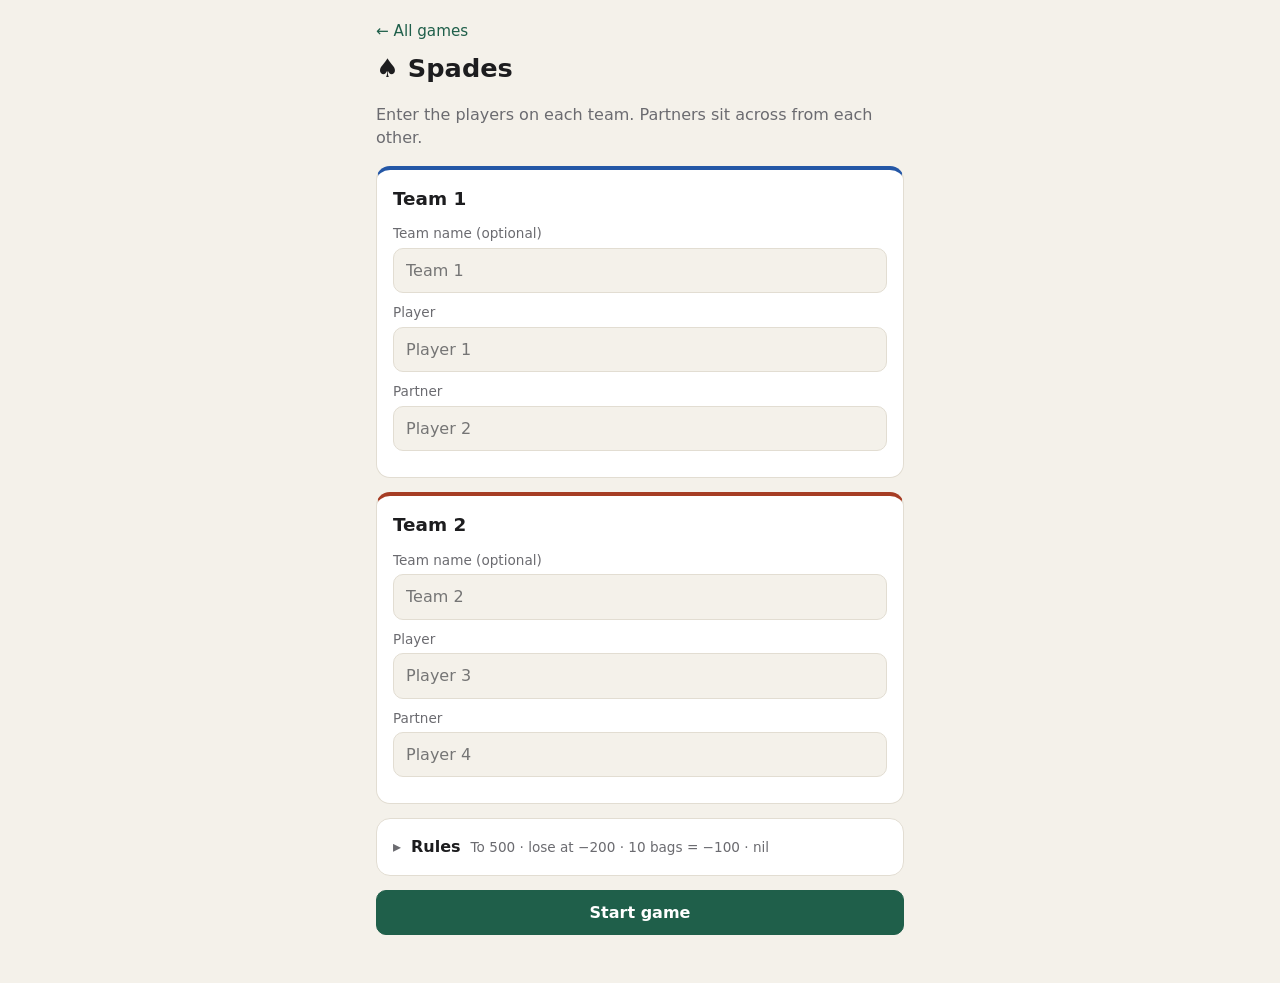
==== spades/index.html @ 3cdcd78e "Add score trackers site with Spades tracker Plain HTML/CSS/JS site (no build step) with a home page " ====
<!doctype html>
<html lang="en">
<head>
  <meta charset="utf-8">
  <meta name="viewport" content="width=device-width, initial-scale=1">
  <title>Spades Score Tracker</title>
  <meta name="description" content="Keep score for a game of Spades: bids, nil, blind nil and bags.">
  <link rel="stylesheet" href="../style.css">
  <link rel="stylesheet" href="spades.css">
</head>
<body>
  <main class="page">
    <a class="back-link" href="../index.html">&larr; All games</a>
    <h1>&spades; Spades</h1>
    <div id="app"></div>
    <noscript>This score tracker needs JavaScript turned on.</noscript>
  </main>
  <script src="scoring.js"></script>
  <script src="spades.js"></script>
</body>
</html>
---- style.css ----
/* Shared styles for every page on the site. */

:root {
  --bg: #f4f1ea;
  --card: #ffffff;
  --text: #1d1d1f;
  --muted: #6b6b70;
  --border: #e2ddd2;
  --accent: #1f5f4a;        /* card-table green */
  --accent-text: #ffffff;
  --accent-soft: #e3efe9;
  --good: #1f7a3d;
  --bad: #b3261e;
  --team0: #2457a6;
  --team1: #a63d24;
  --radius: 14px;
  color-scheme: light;
}

@media (prefers-color-scheme: dark) {
  :root {
    --bg: #141615;
    --card: #1f2321;
    --text: #ececec;
    --muted: #9a9e9c;
    --border: #333836;
    --accent: #3f9c7a;
    --accent-text: #0d1411;
    --accent-soft: #23332c;
    --good: #5cc47e;
    --bad: #f07167;
    --team0: #7aa7ee;
    --team1: #ee9a7a;
    color-scheme: dark;
  }
}

* { box-sizing: border-box; }

body {
  margin: 0;
  background: var(--bg);
  color: var(--text);
  font-family: system-ui, -apple-system, "Segoe UI", Roboto, sans-serif;
  font-size: 16px;
  line-height: 1.45;
  -webkit-tap-highlight-color: transparent;
}

.page {
  max-width: 560px;
  margin: 0 auto;
  padding: 16px 16px 48px;
}

h1 { font-size: 1.6rem; margin: 8px 0 16px; }
h2 { font-size: 1.15rem; margin: 0 0 12px; }
h3 { font-size: 1rem; margin: 0 0 8px; }
a { color: var(--accent); }

.back-link {
  display: inline-block;
  margin-top: 4px;
  font-size: 0.95rem;
  text-decoration: none;
}

.muted { color: var(--muted); }

.card {
  background: var(--card);
  border: 1px solid var(--border);
  border-radius: var(--radius);
  padding: 16px;
  margin-bottom: 14px;
}

/* --- Buttons ------------------------------------------------------------ */

button {
  font: inherit;
  cursor: pointer;
  border-radius: 10px;
  border: 1px solid var(--border);
  background: var(--card);
  color: var(--text);
  padding: 10px 14px;
  min-height: 44px;
}
button:disabled { opacity: 0.45; cursor: default; }

.btn-primary {
  background: var(--accent);
  border-color: var(--accent);
  color: var(--accent-text);
  font-weight: 600;
}

.btn-small { min-height: 32px; padding: 4px 10px; font-size: 0.85rem; }

.btn-row {
  display: flex;
  gap: 10px;
  margin-top: 8px;
}
.btn-row > button { flex: 1; }

/* --- Forms ------------------------------------------------------------- */

label { display: block; }

input[type="text"],
input[type="number"] {
  font: inherit;
  width: 100%;
  padding: 10px 12px;
  border-radius: 10px;
  border: 1px solid var(--border);
  background: var(--bg);
  color: var(--text);
}

.field { margin-bottom: 10px; }
.field > span { display: block; font-size: 0.85rem; color: var(--muted); margin-bottom: 4px; }

.error {
  color: var(--bad);
  font-weight: 600;
  margin: 10px 0 0;
}

/* --- Home page game list ----------------------------------------------- */

.game-list { list-style: none; padding: 0; margin: 0; }
.game-list a {
  display: block;
  text-decoration: none;
  color: inherit;
}
.game-list a:hover .card,
.game-list a:focus-visible .card { border-color: var(--accent); }
.game-list .card h2 { margin-bottom: 4px; }
.game-list .card p { margin: 0; }
---- spades/spades.css ----
/* Styles only used by the Spades tracker. Shared styles are in ../style.css. */

.small { font-size: 0.85rem; }

.btn-block { width: 100%; }

.tag {
  display: inline-block;
  font-size: 0.75rem;
  font-weight: 600;
  padding: 1px 8px;
  border-radius: 999px;
  background: var(--accent-soft);
  color: var(--accent);
  vertical-align: middle;
}

.team-0 { --team: var(--team0); }
.team-1 { --team: var(--team1); }

.team-card { border-top: 4px solid var(--team); }

/* --- Setup: rules panel ------------------------------------------------ */

.settings summary {
  cursor: pointer;
  list-style: none;
  display: flex;
  flex-wrap: wrap;
  gap: 4px 10px;
  align-items: baseline;
}
.settings summary::-webkit-details-marker { display: none; }
.settings summary::before { content: "\25B8"; color: var(--muted); }
.settings[open] summary::before { content: "\25BE"; }
.settings-fields { margin-top: 14px; }

.check {
  display: flex;
  gap: 10px;
  align-items: flex-start;
  margin-bottom: 12px;
}
.check input { width: 20px; height: 20px; margin: 2px 0 0; flex-shrink: 0; accent-color: var(--accent); }

/* --- Scoreboard -------------------------------------------------------- */

.scoreboard {
  display: grid;
  grid-template-columns: 1fr 1fr;
  gap: 10px;
}

.score {
  background: var(--card);
  border: 1px solid var(--border);
  border-top: 4px solid var(--team);
  border-radius: var(--radius);
  padding: 12px;
  text-align: center;
  min-width: 0;
}
.score.winner { border-color: var(--team); box-shadow: 0 0 0 2px var(--team) inset; }
.score-name { font-weight: 700; color: var(--team); overflow-wrap: anywhere; }
.score-players { overflow-wrap: anywhere; }
.score-total { font-size: 2.2rem; font-weight: 800; line-height: 1.1; margin: 4px 0; font-variant-numeric: tabular-nums; }

.rules-line { text-align: center; margin: 8px 0 14px; }

/* --- Bidding / tricks -------------------------------------------------- */

.team-block {
  border-left: 4px solid var(--team);
  padding: 4px 0 4px 12px;
  margin: 14px 0;
}
.team-block-head {
  display: flex;
  justify-content: space-between;
  align-items: baseline;
  gap: 8px;
  margin-bottom: 6px;
  color: var(--team);
}

.player-row {
  display: flex;
  justify-content: space-between;
  align-items: center;
  gap: 10px;
  padding: 8px 0;
}
.player-row + .player-row { border-top: 1px solid var(--border); }
.player-row.sub { padding-left: 12px; }
.player-name { min-width: 0; overflow-wrap: anywhere; }

.player-controls {
  display: flex;
  flex-direction: column;
  align-items: flex-end;
  gap: 6px;
}

.stepper {
  display: inline-flex;
  align-items: center;
  border: 1px solid var(--border);
  border-radius: 12px;
  overflow: hidden;
  flex-shrink: 0;
}
.stepper button {
  border: 0;
  border-radius: 0;
  width: 48px;
  min-height: 48px;
  font-size: 1.4rem;
  background: var(--bg);
}
.stepper output {
  width: 44px;
  text-align: center;
  font-size: 1.3rem;
  font-weight: 700;
  font-variant-numeric: tabular-nums;
}
.stepper output.empty { color: var(--muted); font-weight: 400; }

.nil-buttons { display: flex; gap: 6px; }
.toggle.on {
  background: var(--accent);
  border-color: var(--accent);
  color: var(--accent-text);
}

/* --- Result ------------------------------------------------------------ */

.line {
  display: flex;
  justify-content: space-between;
  gap: 10px;
  padding: 3px 0;
}
.line.total { border-top: 1px solid var(--border); margin-top: 4px; padding-top: 6px; font-weight: 700; }
.pos { color: var(--good); }
.neg { color: var(--bad); }

.game-over {
  text-align: center;
  background: var(--accent-soft);
  border-radius: var(--radius);
  padding: 14px;
  margin: 10px 0;
}
.game-over p { margin: 0; }
.game-over-title { font-size: 1.4rem; font-weight: 800; }

/* --- On-page confirm box ---------------------------------------------- */

.confirm { border-color: var(--accent); margin-top: 8px; }
.confirm p { margin: 0 0 6px; font-weight: 600; }

/* --- History table ----------------------------------------------------- */

.history {
  width: 100%;
  border-collapse: collapse;
  font-variant-numeric: tabular-nums;
}
.history th, .history td {
  text-align: left;
  padding: 8px 6px;
  border-bottom: 1px solid var(--border);
  vertical-align: top;
}
.history th { font-size: 0.85rem; color: var(--team, var(--muted)); overflow-wrap: anywhere; }
.history .num { width: 1.5em; color: var(--muted); }
.history .actions { text-align: right; width: 1%; }
.history tr.editing td { background: var(--accent-soft); }
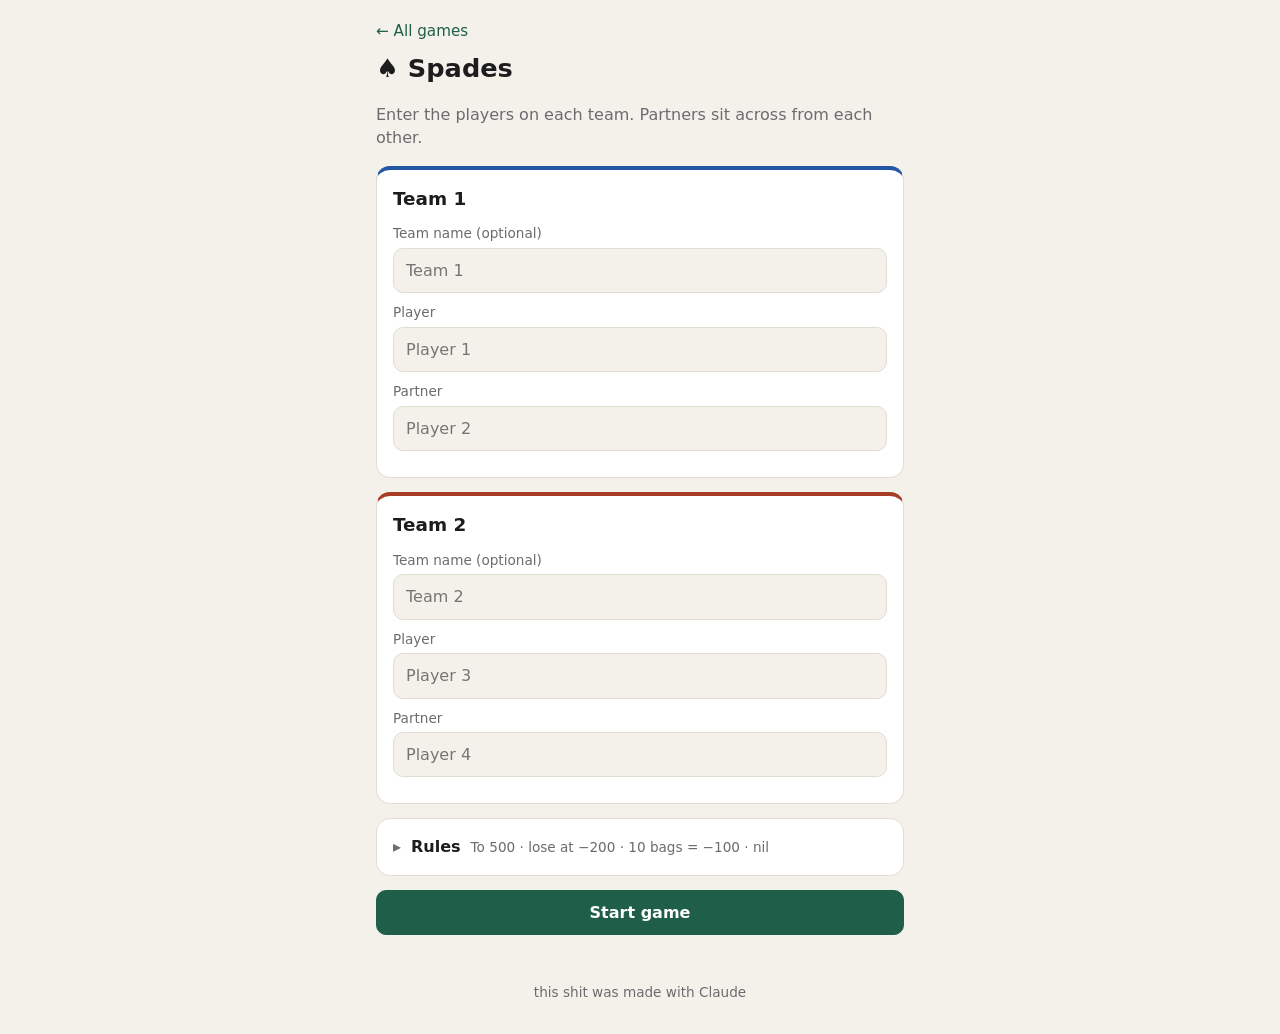
==== commit 0676d151: "Add "made with Claude" footer to site and README Co-Authored-By: Claude Opus 5.5 <noreply@anthropic." ====
--- a/spades/index.html
+++ b/spades/index.html
@@ -15,6 +15,7 @@
     <div id="app"></div>
     <noscript>This score tracker needs JavaScript turned on.</noscript>
   </main>
+  <footer class="site-footer">this shit was made with Claude</footer>
   <script src="scoring.js"></script>
   <script src="spades.js"></script>
 </body>
--- a/style.css
+++ b/style.css
@@ -129,6 +129,15 @@
   margin: 10px 0 0;
 }
 
+/* --- Footer (on every page) -------------------------------------------- */
+
+.site-footer {
+  text-align: center;
+  color: var(--muted);
+  font-size: 0.85rem;
+  padding: 0 16px 32px;
+}
+
 /* --- Home page game list ----------------------------------------------- */
 
 .game-list { list-style: none; padding: 0; margin: 0; }
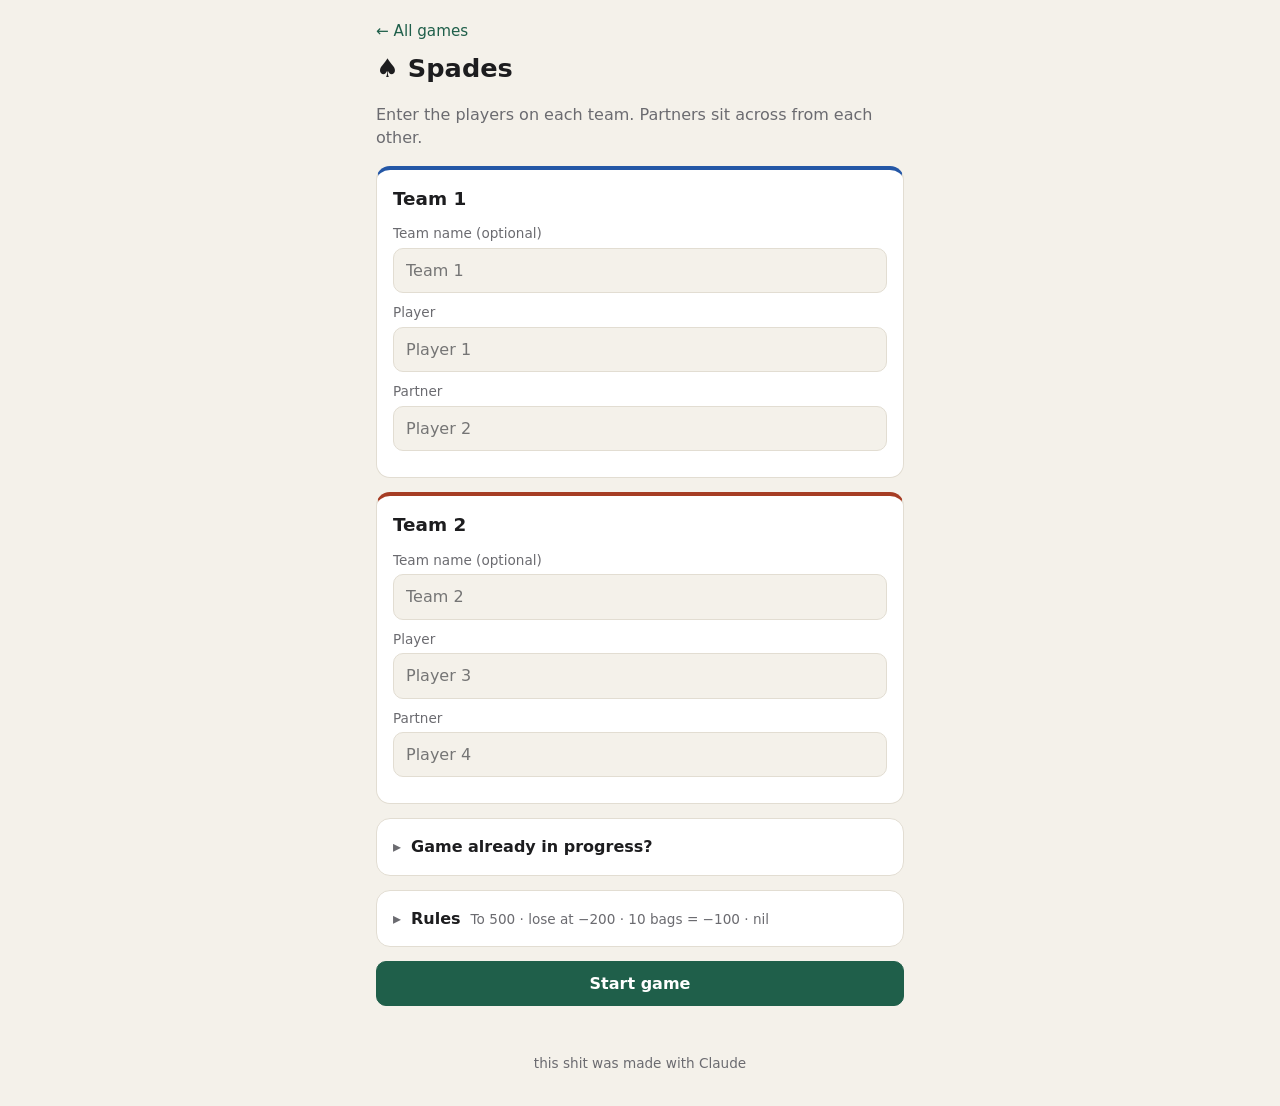
==== commit 3b33f25d: "Spades: allow starting scores for games already in progress The setup screen has a "Game already in " ====
--- a/spades/index.html
+++ b/spades/index.html
@@ -5,8 +5,8 @@
   <meta name="viewport" content="width=device-width, initial-scale=1">
   <title>Spades Score Tracker</title>
   <meta name="description" content="Keep score for a game of Spades: bids, nil, blind nil and bags.">
-  <link rel="stylesheet" href="../style.css">
-  <link rel="stylesheet" href="spades.css">
+  <link rel="stylesheet" href="../style.css?v=3">
+  <link rel="stylesheet" href="spades.css?v=3">
 </head>
 <body>
   <main class="page">
@@ -16,7 +16,7 @@
     <noscript>This score tracker needs JavaScript turned on.</noscript>
   </main>
   <footer class="site-footer">this shit was made with Claude</footer>
-  <script src="scoring.js"></script>
-  <script src="spades.js"></script>
+  <script src="scoring.js?v=3"></script>
+  <script src="spades.js?v=3"></script>
 </body>
 </html>
--- a/spades/spades.css
+++ b/spades/spades.css
@@ -22,7 +22,7 @@
 
 /* --- Setup: rules panel ------------------------------------------------ */
 
-.settings summary {
+details.card summary {
   cursor: pointer;
   list-style: none;
   display: flex;
@@ -30,10 +30,16 @@
   gap: 4px 10px;
   align-items: baseline;
 }
-.settings summary::-webkit-details-marker { display: none; }
-.settings summary::before { content: "\25B8"; color: var(--muted); }
-.settings[open] summary::before { content: "\25BE"; }
-.settings-fields { margin-top: 14px; }
+details.card summary::-webkit-details-marker { display: none; }
+details.card summary::before { content: "\25B8"; color: var(--muted); }
+details.card[open] summary::before { content: "\25BE"; }
+.panel-body { margin-top: 14px; }
+
+/* --- Setup: starting scores -------------------------------------------- */
+
+.start-team h3 { color: var(--team); }
+.start-inputs { display: flex; gap: 10px; }
+.start-inputs .field { flex: 1; }
 
 .check {
   display: flex;
